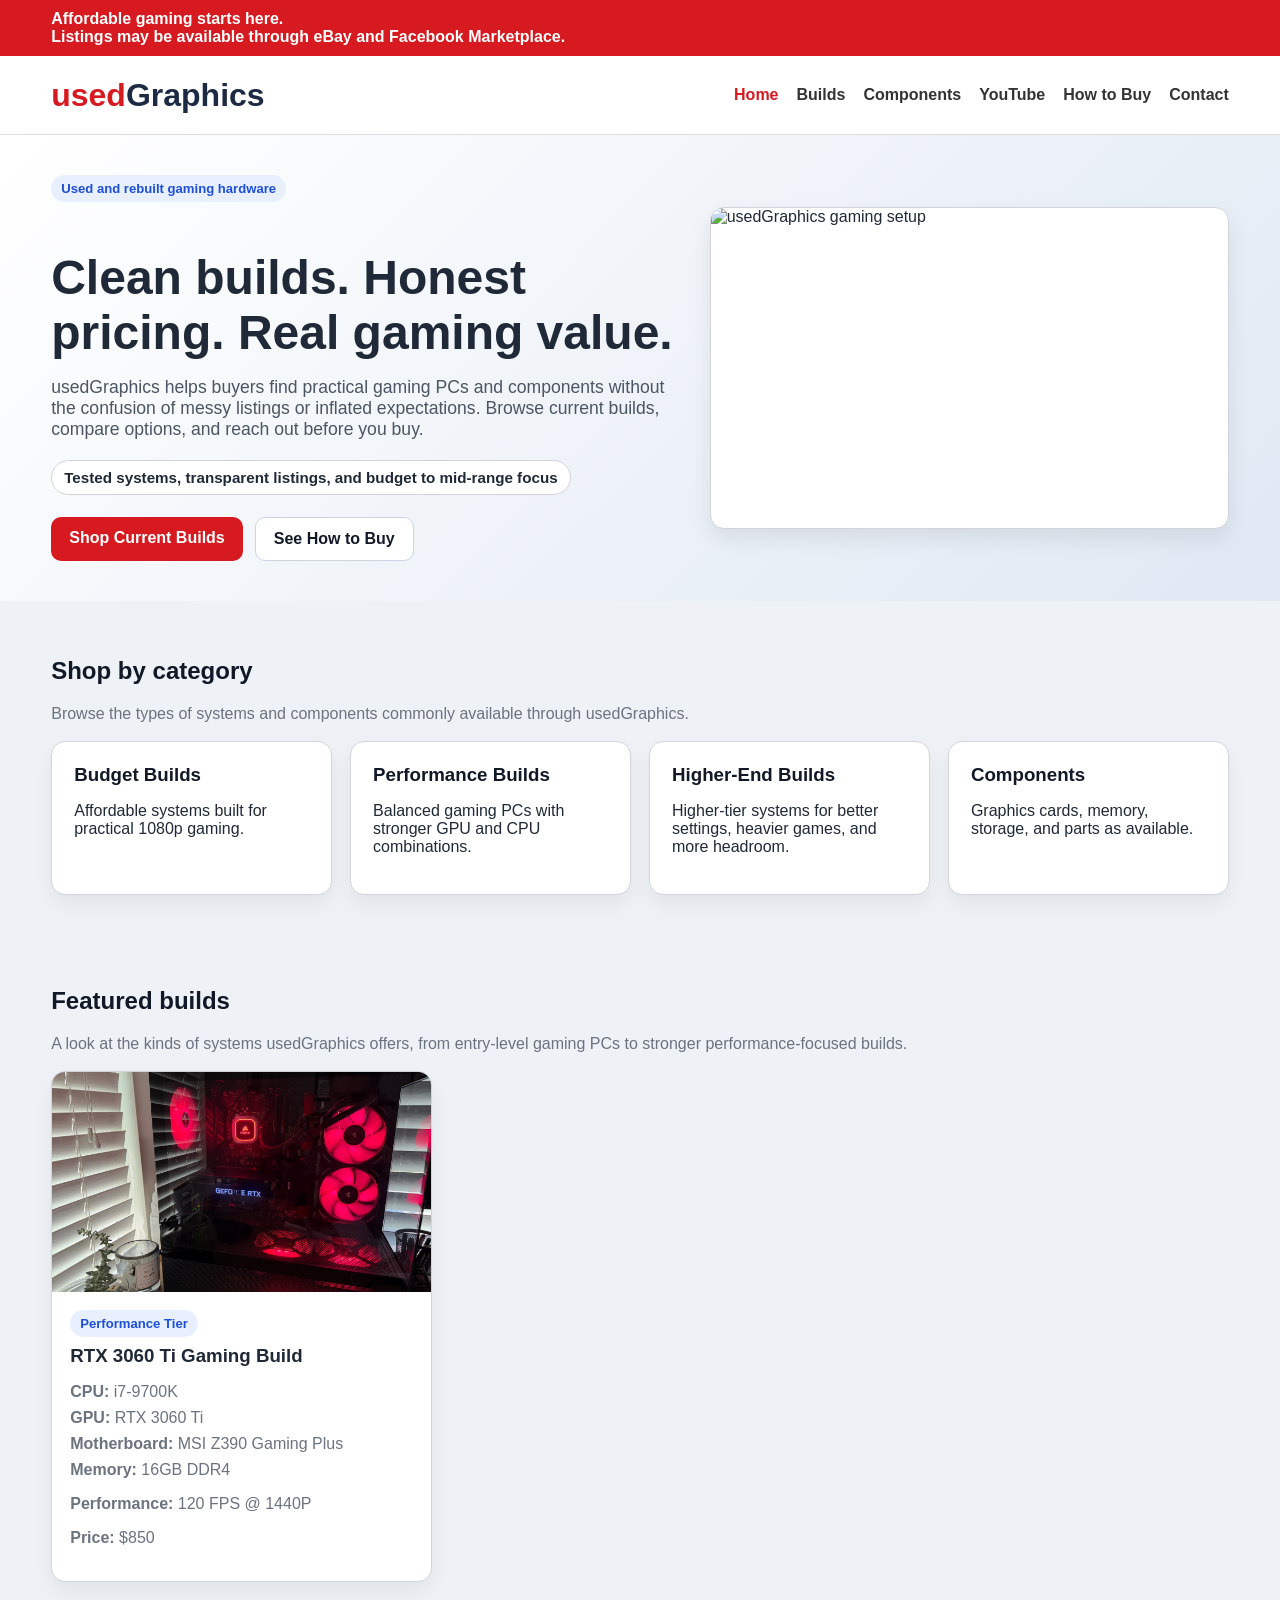
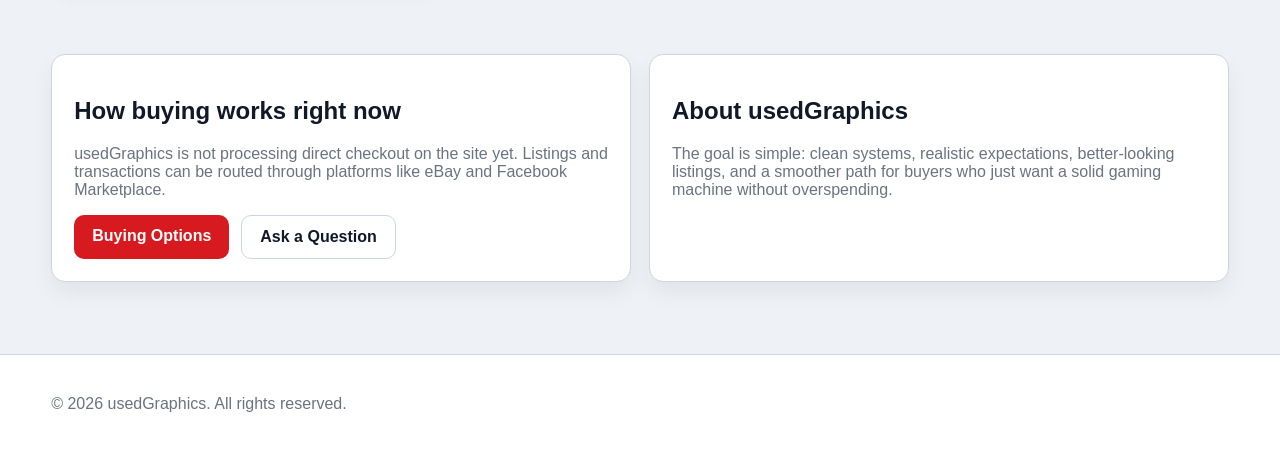
==== index.html @ 64f4872b "update to all files to use sveltia for invenotry managment." ====
<!doctype html>
<html lang="en">
  <head>
    <meta charset="UTF-8" />
    <meta name="viewport" content="width=device-width, initial-scale=1.0" />
    <title>usedGraphics | Gaming PCs & Components</title>
    <meta
      name="description"
      content="usedGraphics offers affordable gaming PCs and components with clean listings, practical value, and direct paths to eBay and Facebook Marketplace."
    />
    <link rel="stylesheet" href="css/style.css" />
  </head>
  <body>
    <div class="topbar">
      <div class="container">
        <div>Affordable gaming starts here.</div>
        <div>
          Listings may be available through eBay and Facebook Marketplace.
        </div>
      </div>
    </div>

    <header>
      <div class="container navbar">
        <div class="logo">used<span>Graphics</span></div>
        <nav class="nav-links">
          <a href="index.html" class="active">Home</a>
          <a href="builds.html">Builds</a>
          <a href="components.html">Components</a>
          <a href="youtube.html">YouTube</a>
          <a href="how-to-buy.html">How to Buy</a>
          <a href="contact.html">Contact</a>
        </nav>
      </div>
    </header>

    <main>
      <section class="hero">
        <div class="container hero-wrap">
          <div class="hero-copy">
            <div class="eyebrow">Used and rebuilt gaming hardware</div>
            <h1>Clean builds. Honest pricing. Real gaming value.</h1>
            <p>
              usedGraphics helps buyers find practical gaming PCs and components
              without the confusion of messy listings or inflated expectations.
              Browse current builds, compare options, and reach out before you
              buy.
            </p>

            <div class="hero-badges">
              <div class="badge">
                Tested systems, transparent listings, and budget to mid-range
                focus
              </div>
            </div>

            <div class="button-row">
              <a class="btn btn-primary" href="builds.html"
                >Shop Current Builds</a
              >
              <a class="btn btn-secondary" href="how-to-buy.html"
                >See How to Buy</a
              >
            </div>
          </div>

          <div class="hero-card">
            <img src="images/hero-setup.jpg" alt="usedGraphics gaming setup" />
          </div>
        </div>
      </section>

      <section class="section">
        <div class="container">
          <div class="section-header">
            <h2>Shop by category</h2>
            <p>
              Browse the types of systems and components commonly available
              through usedGraphics.
            </p>
          </div>

          <div class="grid grid-4">
            <a
              class="category-card category-link"
              href="builds.html?tier=Budget%20Tier"
            >
              <h3>Budget Builds</h3>
              <p>Affordable systems built for practical 1080p gaming.</p>
            </a>

            <a
              class="category-card category-link"
              href="builds.html?tier=Performance%20Tier"
            >
              <h3>Performance Builds</h3>
              <p>Balanced gaming PCs with stronger GPU and CPU combinations.</p>
            </a>

            <a
              class="category-card category-link"
              href="builds.html?tier=Higher-End%20Tier"
            >
              <h3>Higher-End Builds</h3>
              <p>
                Higher-tier systems for better settings, heavier games, and more
                headroom.
              </p>
            </a>

            <a class="category-card category-link" href="components.html">
              <h3>Components</h3>
              <p>Graphics cards, memory, storage, and parts as available.</p>
            </a>
          </div>
        </div>
      </section>

      <section class="section">
        <div class="container">
          <div class="section-header">
            <h2>Featured builds</h2>
            <p>
              A look at the kinds of systems usedGraphics offers, from
              entry-level gaming PCs to stronger performance-focused builds.
            </p>
          </div>

          <div id="home-builds-container" class="grid grid-3"></div>
        </div>
      </section>

      <section class="section">
        <div class="container grid grid-2">
          <div class="info-card">
            <h2 class="panel-title">How buying works right now</h2>
            <p>
              usedGraphics is not processing direct checkout on the site yet.
              Listings and transactions can be routed through platforms like
              eBay and Facebook Marketplace.
            </p>
            <div class="button-row" style="margin-top: 16px">
              <a class="btn btn-primary" href="how-to-buy.html"
                >Buying Options</a
              >
              <a class="btn btn-secondary" href="contact.html"
                >Ask a Question</a
              >
            </div>
          </div>

          <div class="info-card">
            <h2 class="panel-title">About usedGraphics</h2>
            <p>
              The goal is simple: clean systems, realistic expectations,
              better-looking listings, and a smoother path for buyers who just
              want a solid gaming machine without overspending.
            </p>
          </div>
        </div>
      </section>
    </main>

    <footer>
      <div class="container">
        <p>&copy; 2026 usedGraphics. All rights reserved.</p>
      </div>
    </footer>

    <script src="js/home.js"></script>
  </body>
</html>
---- css/style.css ----
body {
  margin: 0;
  font-family: Arial, Helvetica, sans-serif;
  background: #eef2f6;
  color: #1f2937;
}

* {
  box-sizing: border-box;
}

img {
  max-width: 100%;
  display: block;
}

a {
  text-decoration: none;
}

.container {
  width: 92%;
  max-width: 1240px;
  margin: 0 auto;
}

/* Top bar */
.topbar {
  background: #d71920;
  color: white;
  padding: 10px 0;
  font-weight: bold;
}

/* Header */
header {
  background: white;
  border-bottom: 1px solid #ddd;
}

.navbar {
  display: flex;
  justify-content: space-between;
  align-items: center;
  min-height: 78px;
  gap: 20px;
}

.logo {
  font-size: 2rem;
  font-weight: bold;
  color: #d71920;
}

.logo span {
  color: #1d2a44;
}

.nav-links {
  display: flex;
  gap: 18px;
  flex-wrap: wrap;
}

.nav-links a {
  font-weight: bold;
  color: #333;
}

.nav-links a:hover,
.nav-links a.active {
  color: #d71920;
}

/* Hero */
.hero {
  background: linear-gradient(135deg, #ffffff, #dfe8f3);
  padding: 40px 0;
}

.hero-wrap {
  display: grid;
  grid-template-columns: 1.1fr 0.9fr;
  gap: 24px;
  align-items: center;
}

.hero-copy h1 {
  font-size: 3rem;
  margin-bottom: 12px;
}

.hero-copy p {
  font-size: 1.1rem;
  color: #4b5563;
  margin-bottom: 20px;
}

.hero-badges {
  display: flex;
  gap: 10px;
  flex-wrap: wrap;
  margin: 18px 0 22px;
}

.badge {
  background: white;
  border: 1px solid #d1d5db;
  border-radius: 999px;
  padding: 8px 12px;
  font-size: 0.95rem;
  font-weight: bold;
}

.hero-card {
  background: white;
  border: 1px solid #d1d5db;
  border-radius: 14px;
  overflow: hidden;
  box-shadow: 0 10px 22px rgba(0, 0, 0, 0.08);
}

.hero-card img {
  width: 100%;
  height: 320px;
  object-fit: cover;
}

.button-row {
  display: flex;
  gap: 12px;
  flex-wrap: wrap;
}

.btn {
  display: inline-block;
  padding: 12px 18px;
  border-radius: 10px;
  font-weight: 800;
}

.btn-primary {
  background: #d71920;
  color: white;
}

.btn-secondary {
  background: white;
  color: #111827;
  border: 1px solid #cbd5e1;
}

/* Sections */
.section {
  padding: 36px 0;
}

.section-header {
  margin-bottom: 18px;
}

.section-header h2,
.page-header h1,
.panel-title {
  color: #111827;
}

.section-header p,
.page-header p,
.card p,
.info-card p,
.feature-list li {
  color: #6b7280;
}

.grid {
  display: grid;
  gap: 18px;
}

.grid-4 {
  grid-template-columns: repeat(4, 1fr);
}

.grid-3 {
  grid-template-columns: repeat(3, 1fr);
}

.grid-2 {
  grid-template-columns: repeat(2, 1fr);
}

.category-card,
.card,
.info-card {
  background: white;
  border: 1px solid #d1d5db;
  border-radius: 14px;
  box-shadow: 0 10px 22px rgba(0, 0, 0, 0.06);
}

.category-card,
.info-card {
  padding: 22px;
}

.category-link {
  color: inherit;
  display: block;
  transition: 0.15s ease;
}

.category-link:hover {
  transform: translateY(-2px);
  border-color: #d71920;
}

.category-link h3 {
  color: #111827;
}

.category-link:hover h3 {
  color: #d71920;
}

.card {
  overflow: hidden;
}

.card-body {
  padding: 18px;
}

.category-card h3,
.card h3 {
  margin-top: 0;
  margin-bottom: 10px;
}

.eyebrow {
  display: inline-block;
  margin-bottom: 8px;
  padding: 6px 10px;
  border-radius: 999px;
  background: #e8f0ff;
  color: #1d4ed8;
  font-size: 0.82rem;
  font-weight: 800;
}

/* Build/component images and availability badges */
.build-image-wrap,
.component-image-wrap {
  position: relative;
  display: block;
  overflow: hidden;
  border-radius: 12px 12px 0 0;
}

.build-image,
.component-image {
  width: 100%;
  height: 220px;
  object-fit: cover;
  background: #dfe5ec;
}

.status-badge {
  position: absolute;
  top: 12px;
  left: 12px;
  padding: 7px 13px;
  border-radius: 999px;
  font-size: 0.75rem;
  font-weight: 800;
  text-transform: uppercase;
  color: #fff;
  z-index: 2;
  letter-spacing: 0.04em;
  box-shadow: 0 6px 14px rgba(0, 0, 0, 0.25);
}

.status-in-stock {
  background: #16a34a;
}

.status-sold {
  background: #dc2626;
}

.build-card.sold .build-image,
.component-card.sold .component-image,
.component-card.sold .build-image {
  filter: grayscale(45%);
}

.build-card.sold,
.component-card.sold {
  opacity: 0.78;
}

.build-card.sold:hover,
.component-card.sold:hover {
  opacity: 1;
}

.detail-status {
  display: inline-block;
  margin: 8px 0 16px;
  padding: 7px 14px;
  border-radius: 999px;
  color: white;
  font-weight: 800;
  text-transform: uppercase;
  letter-spacing: 0.04em;
}

.feature-list {
  list-style: none;
  padding-left: 0;
}

.feature-list li {
  margin-bottom: 8px;
}

.price-tag {
  display: inline-block;
  margin-top: 14px;
  background: #fff1f2;
  color: #d71920;
  border: 1px solid #fecdd3;
  border-radius: 999px;
  padding: 8px 12px;
  font-weight: 800;
}

.contact-build-row,
.contact-component-row {
  display: flex;
  align-items: center;
  gap: 10px;
  margin-top: 12px;
  flex-wrap: wrap;
}

.notice {
  margin-top: 16px;
  background: #fff7ed;
  border: 1px solid #fed7aa;
  color: #9a3412;
  border-radius: 12px;
  padding: 14px 16px;
  font-weight: 700;
}

.form-grid {
  display: grid;
  gap: 14px;
}

label {
  display: block;
  margin-bottom: 7px;
  font-weight: 700;
}

input,
select,
textarea {
  width: 100%;
  padding: 12px 14px;
  border: 1px solid #cbd5e1;
  border-radius: 10px;
  background: white;
  color: #111827;
  font: inherit;
}

textarea {
  min-height: 140px;
}

.page-header {
  padding: 28px 0 6px;
}

/* Filters */
.filter-panel {
  background: white;
  border: 1px solid #d1d5db;
  border-radius: 14px;
  padding: 18px;
  margin-bottom: 24px;
  box-shadow: 0 10px 22px rgba(0, 0, 0, 0.06);
  display: grid;
  grid-template-columns: repeat(5, minmax(160px, 1fr));
  gap: 14px;
  align-items: end;
}

.filter-group label {
  display: block;
  font-weight: 800;
  margin-bottom: 6px;
  color: #111827;
}

.filter-group select {
  width: 100%;
}

/* Detail pages */
.detail-card,
.build-detail-card,
.component-detail-card {
  background: white;
  border: 1px solid #d1d5db;
  border-radius: 14px;
  padding: 22px;
  box-shadow: 0 10px 22px rgba(0, 0, 0, 0.06);
}

.detail-card h1,
.build-detail-card h1,
.component-detail-card h1 {
  margin-top: 0;
  color: #111827;
}

.detail-card h2,
.build-detail-card h2,
.component-detail-card h2 {
  color: #111827;
  margin-top: 24px;
}

.detail-card p,
.build-detail-card p,
.component-detail-card p {
  color: #6b7280;
}

.detail-meta-grid {
  display: grid;
  grid-template-columns: repeat(2, minmax(180px, 1fr));
  gap: 10px 18px;
  margin: 16px 0;
}

.detail-meta-grid p {
  margin: 0;
}

/* Build/component detail image gallery */
.build-detail-main-image,
.component-detail-main-image {
  width: 100%;
  height: 520px;
  object-fit: contain;
  object-position: center;
  margin-bottom: 14px;
  border-radius: 12px;
  background: #111827;
}

.build-detail-main-image.portrait,
.component-detail-main-image.portrait {
  object-fit: contain;
  background: #111827;
}

.build-thumbnails,
.component-thumbnails {
  display: flex;
  gap: 10px;
  flex-wrap: wrap;
  margin-bottom: 20px;
}

.thumbnail-button,
.component-thumbnail-button {
  border: 2px solid transparent;
  padding: 0;
  border-radius: 10px;
  overflow: hidden;
  cursor: pointer;
  background: #111827;
}

.thumbnail-button img,
.component-thumbnail-button img {
  width: 90px;
  height: 70px;
  object-fit: cover;
}

.thumbnail-button.active,
.component-thumbnail-button.active {
  border-color: #d71920;
}

.card a {
  color: inherit;
}

.card h3 a:hover {
  color: #d71920;
}

.card:hover {
  transform: translateY(-2px);
  transition: 0.15s ease;
}

footer {
  background: white;
  border-top: 1px solid #d1d5db;
  margin-top: 36px;
}

footer .container {
  padding: 24px 0 34px;
  color: #6b7280;
}

@media (max-width: 1000px) {
  .filter-panel {
    grid-template-columns: repeat(2, 1fr);
  }
}

@media (max-width: 900px) {
  .hero-wrap,
  .grid-4,
  .grid-3,
  .grid-2,
  .detail-meta-grid {
    grid-template-columns: 1fr;
  }

  .hero-card img {
    height: 260px;
  }
}

@media (max-width: 640px) {
  .filter-panel {
    grid-template-columns: 1fr;
  }

  .build-detail-main-image,
  .component-detail-main-image {
    height: 340px;
  }

  .thumbnail-button img,
  .component-thumbnail-button img {
    width: 76px;
    height: 60px;
  }
}
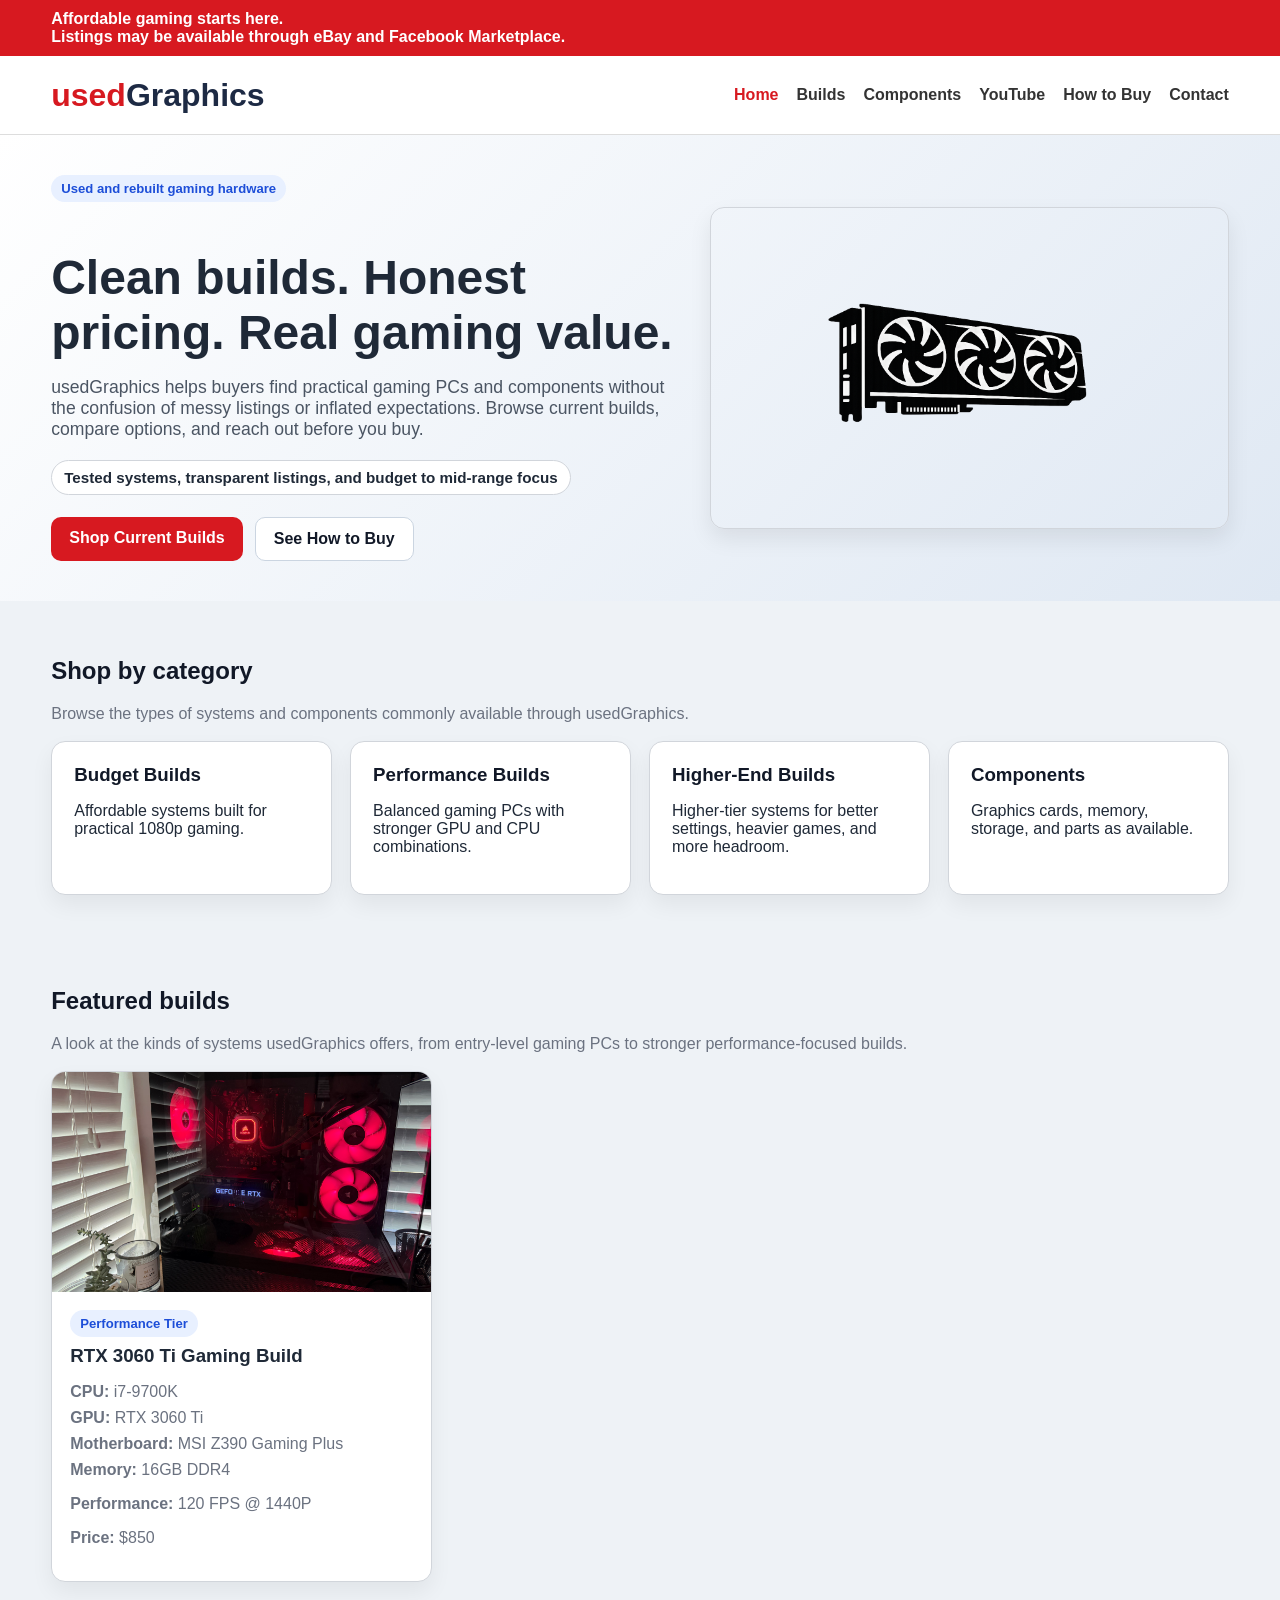
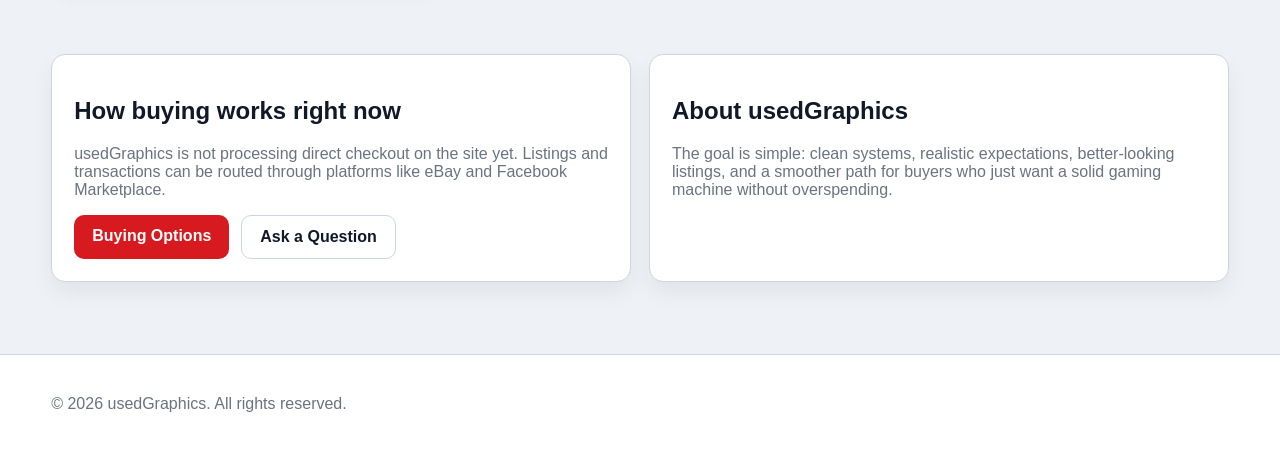
==== commit ca02b6de: "update to logo on website and favicon to all HTML pages" ====
--- a/index.html
+++ b/index.html
@@ -9,6 +9,11 @@
       content="usedGraphics offers affordable gaming PCs and components with clean listings, practical value, and direct paths to eBay and Facebook Marketplace."
     />
     <link rel="stylesheet" href="css/style.css" />
+    <link
+      rel="icon"
+      type="image/png"
+      href="images/logos/usedGraphics_logo_favicon.png"
+    />
   </head>
   <body>
     <div class="topbar">
@@ -64,8 +69,12 @@
             </div>
           </div>
 
-          <div class="hero-card">
-            <img src="images/hero-setup.jpg" alt="usedGraphics gaming setup" />
+          <div class="hero-card hero-logo-card">
+            <img
+              src="images/logos/usedGraphics_logo.png"
+              alt="usedGraphics logo"
+              class="hero-logo"
+            />
           </div>
         </div>
       </section>
--- a/css/style.css
+++ b/css/style.css
@@ -560,3 +560,21 @@
     height: 60px;
   }
 }
+.hero-card img {
+  width: 100%;
+  height: 320px;
+  object-fit: cover;
+}
+.hero-logo-card {
+  display: flex;
+  align-items: center;
+  justify-content: center;
+  background: transparent;
+}
+
+.hero-logo {
+  max-width: 100%;
+  max-height: 320px;
+  object-fit: contain;
+  padding: 20px;
+}
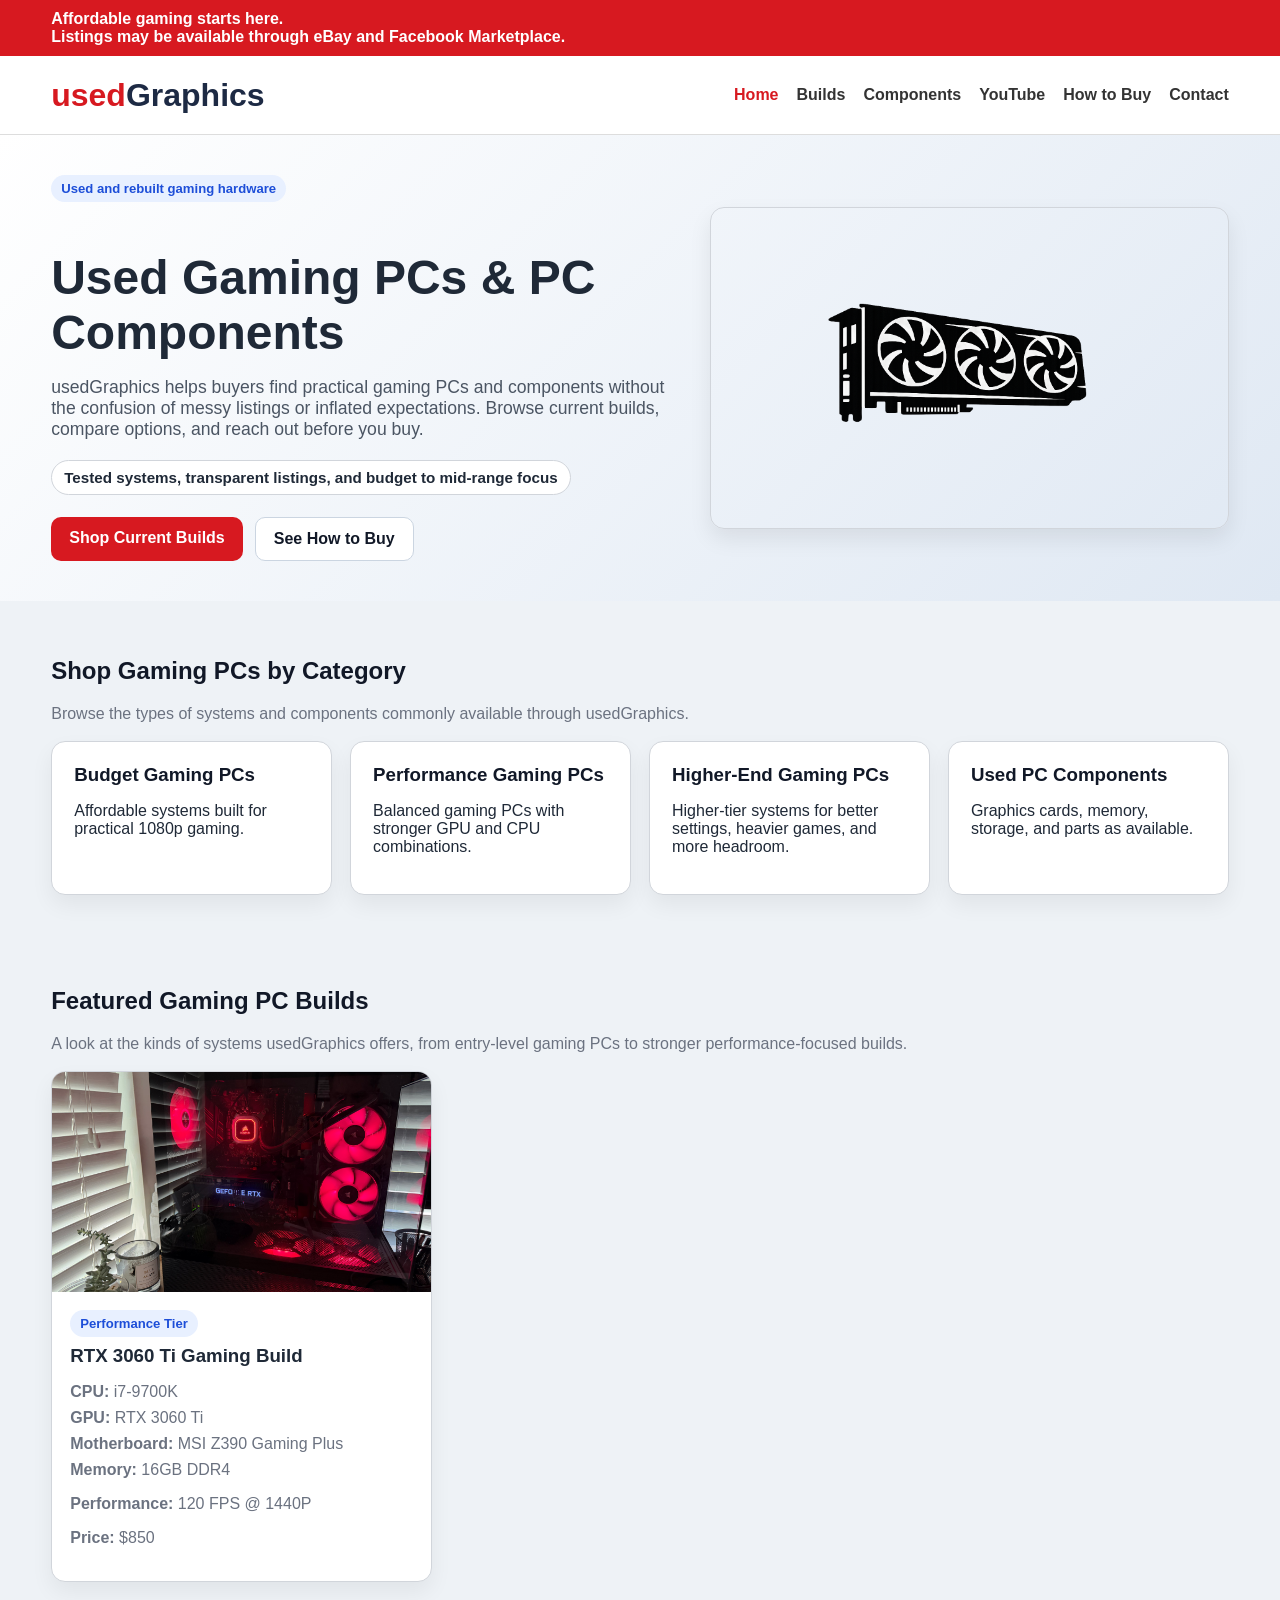
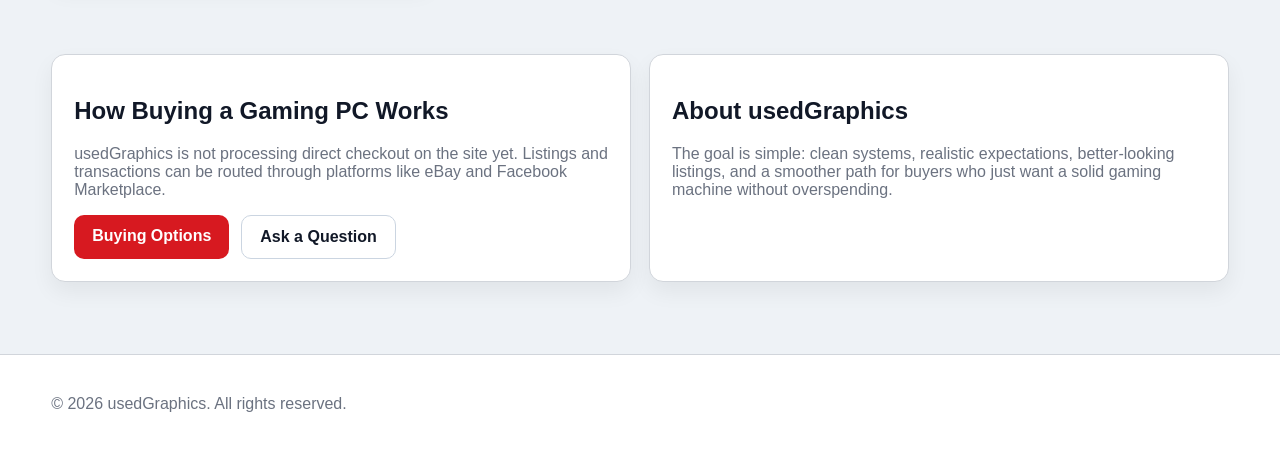
==== commit 06f391fa: "updated HTML for proper heading structure" ====
--- a/index.html
+++ b/index.html
@@ -3,12 +3,16 @@
   <head>
     <meta charset="UTF-8" />
     <meta name="viewport" content="width=device-width, initial-scale=1.0" />
-    <title>usedGraphics | Gaming PCs & Components</title>
+
+    <title>Used Gaming PCs & PC Components | usedGraphics</title>
+
     <meta
       name="description"
-      content="usedGraphics offers affordable gaming PCs and components with clean listings, practical value, and direct paths to eBay and Facebook Marketplace."
+      content="Shop affordable used gaming PCs, custom PC builds, and tested PC components from usedGraphics. Browse budget, mid-range, and performance gaming systems with honest pricing."
     />
+
     <link rel="stylesheet" href="css/style.css" />
+
     <link
       rel="icon"
       type="image/png"
@@ -44,7 +48,7 @@
         <div class="container hero-wrap">
           <div class="hero-copy">
             <div class="eyebrow">Used and rebuilt gaming hardware</div>
-            <h1>Clean builds. Honest pricing. Real gaming value.</h1>
+            <h1>Used Gaming PCs & PC Components</h1>
             <p>
               usedGraphics helps buyers find practical gaming PCs and components
               without the confusion of messy listings or inflated expectations.
@@ -82,7 +86,7 @@
       <section class="section">
         <div class="container">
           <div class="section-header">
-            <h2>Shop by category</h2>
+            <h2>Shop Gaming PCs by Category</h2>
             <p>
               Browse the types of systems and components commonly available
               through usedGraphics.
@@ -94,7 +98,7 @@
               class="category-card category-link"
               href="builds.html?tier=Budget%20Tier"
             >
-              <h3>Budget Builds</h3>
+              <h3>Budget Gaming PCs</h3>
               <p>Affordable systems built for practical 1080p gaming.</p>
             </a>
 
@@ -102,7 +106,7 @@
               class="category-card category-link"
               href="builds.html?tier=Performance%20Tier"
             >
-              <h3>Performance Builds</h3>
+              <h3>Performance Gaming PCs</h3>
               <p>Balanced gaming PCs with stronger GPU and CPU combinations.</p>
             </a>
 
@@ -110,7 +114,7 @@
               class="category-card category-link"
               href="builds.html?tier=Higher-End%20Tier"
             >
-              <h3>Higher-End Builds</h3>
+              <h3>Higher-End Gaming PCs</h3>
               <p>
                 Higher-tier systems for better settings, heavier games, and more
                 headroom.
@@ -118,7 +122,7 @@
             </a>
 
             <a class="category-card category-link" href="components.html">
-              <h3>Components</h3>
+              <h3>Used PC Components</h3>
               <p>Graphics cards, memory, storage, and parts as available.</p>
             </a>
           </div>
@@ -128,7 +132,7 @@
       <section class="section">
         <div class="container">
           <div class="section-header">
-            <h2>Featured builds</h2>
+            <h2>Featured Gaming PC Builds</h2>
             <p>
               A look at the kinds of systems usedGraphics offers, from
               entry-level gaming PCs to stronger performance-focused builds.
@@ -142,7 +146,7 @@
       <section class="section">
         <div class="container grid grid-2">
           <div class="info-card">
-            <h2 class="panel-title">How buying works right now</h2>
+            <h2 class="panel-title">How Buying a Gaming PC Works</h2>
             <p>
               usedGraphics is not processing direct checkout on the site yet.
               Listings and transactions can be routed through platforms like
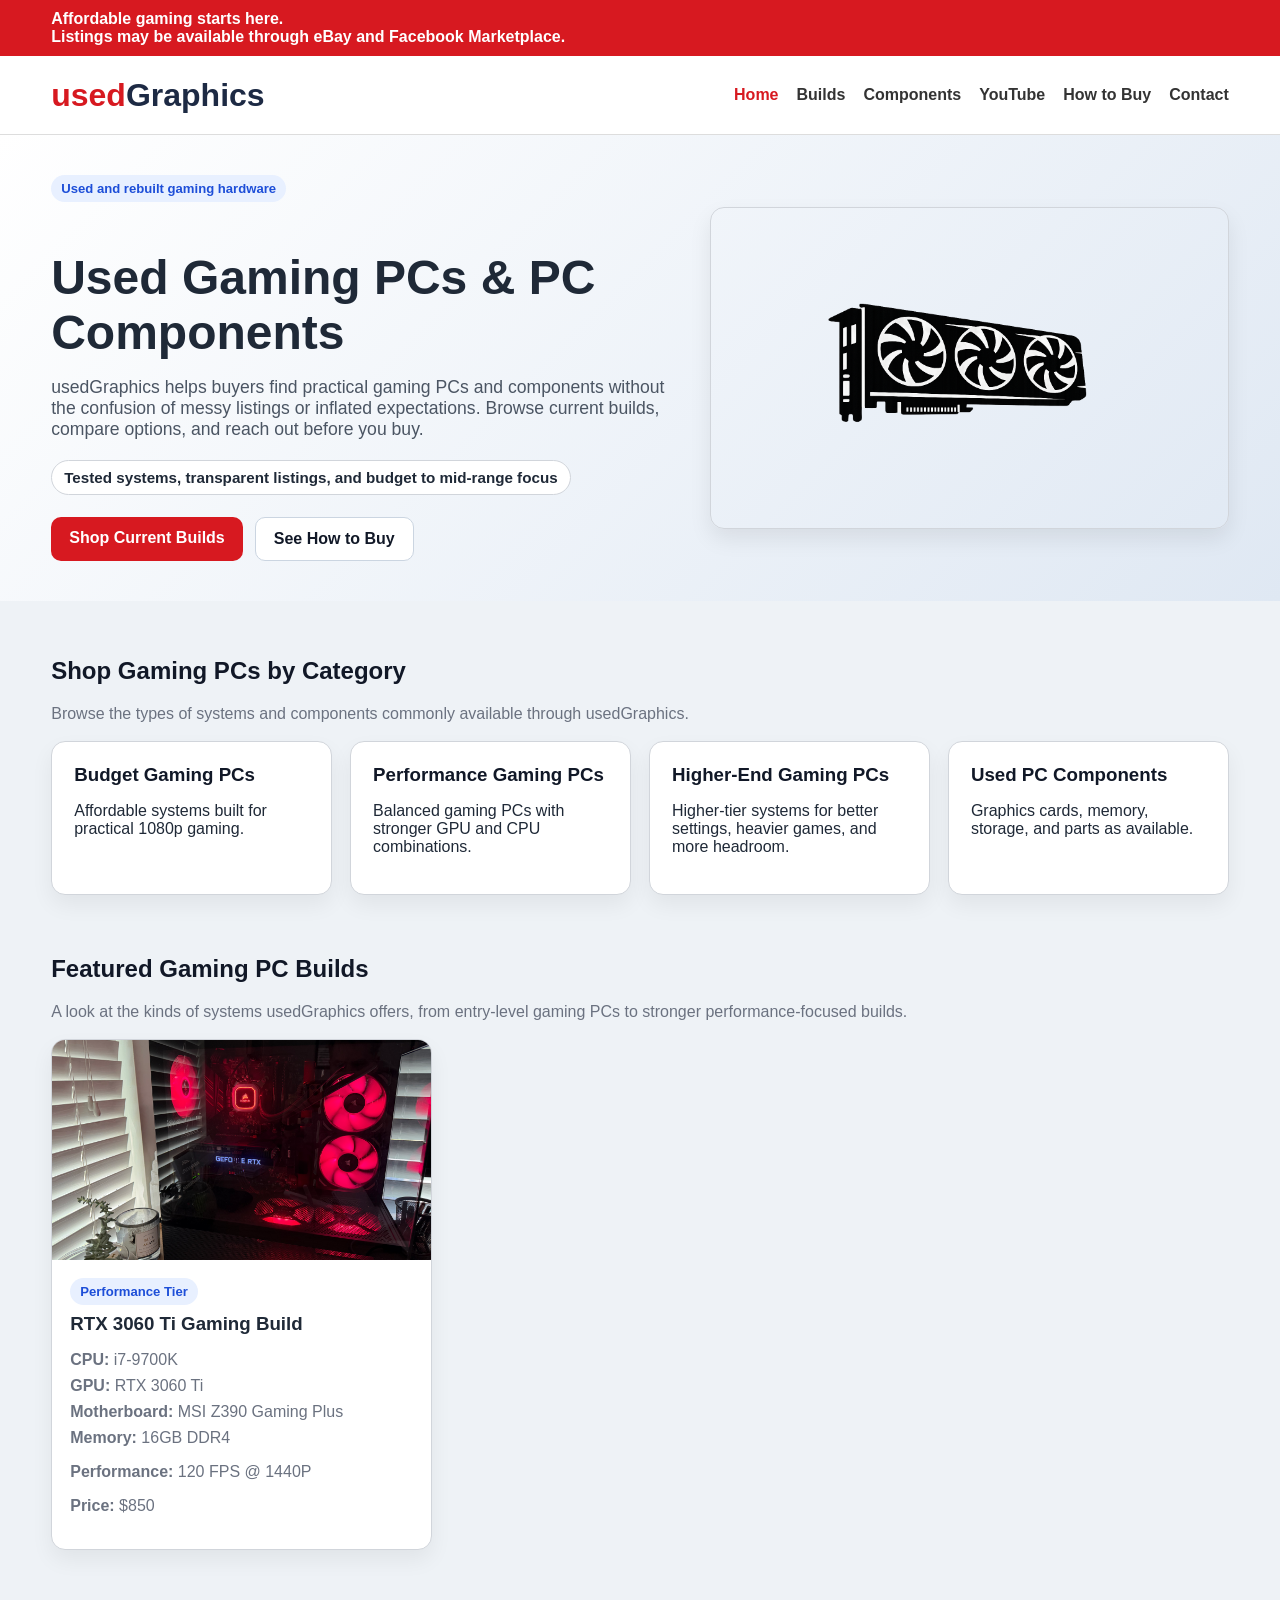
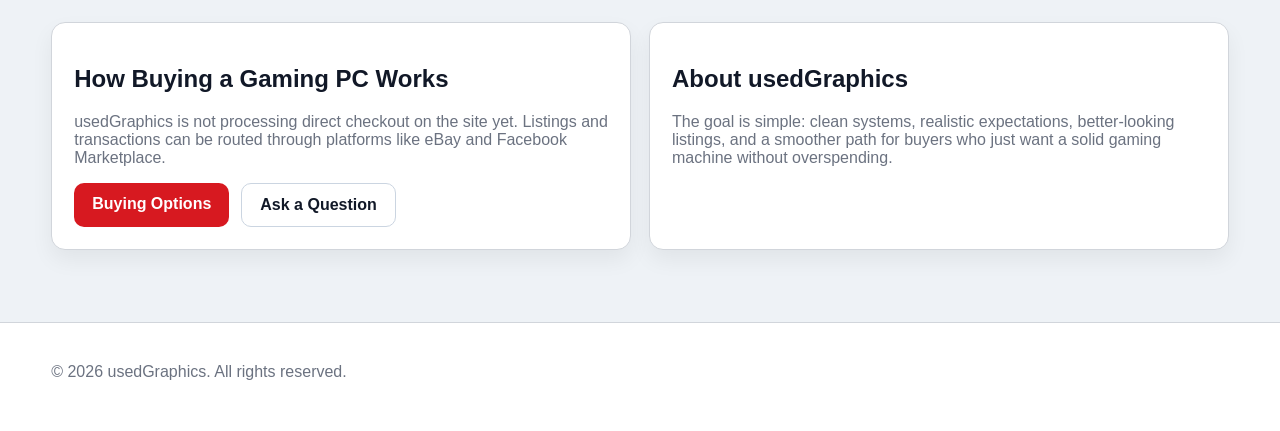
==== commit 3220bd10: "update for SEO on all pages and to reduce information in builds page, as well as update to css for b" ====
--- a/index.html
+++ b/index.html
@@ -76,7 +76,7 @@
           <div class="hero-card hero-logo-card">
             <img
               src="images/logos/usedGraphics_logo.png"
-              alt="usedGraphics logo"
+              alt="usedGraphics logo for used gaming PCs and PC components"
               class="hero-logo"
             />
           </div>
@@ -129,7 +129,7 @@
         </div>
       </section>
 
-      <section class="section">
+      <section class="section featured-builds-section">
         <div class="container">
           <div class="section-header">
             <h2>Featured Gaming PC Builds</h2>
--- a/css/style.css
+++ b/css/style.css
@@ -171,6 +171,10 @@
 .info-card p,
 .feature-list li {
   color: #6b7280;
+}
+
+.featured-builds-section {
+  padding-top: 4px;
 }
 
 .grid {
@@ -385,6 +389,11 @@
   padding: 28px 0 6px;
 }
 
+/* Reduces the gap between the page title area and the filters/content below it */
+.page-header + .section {
+  padding-top: 1px;
+}
+
 /* Filters */
 .filter-panel {
   background: white;
@@ -560,11 +569,13 @@
     height: 60px;
   }
 }
+
 .hero-card img {
   width: 100%;
   height: 320px;
   object-fit: cover;
 }
+
 .hero-logo-card {
   display: flex;
   align-items: center;
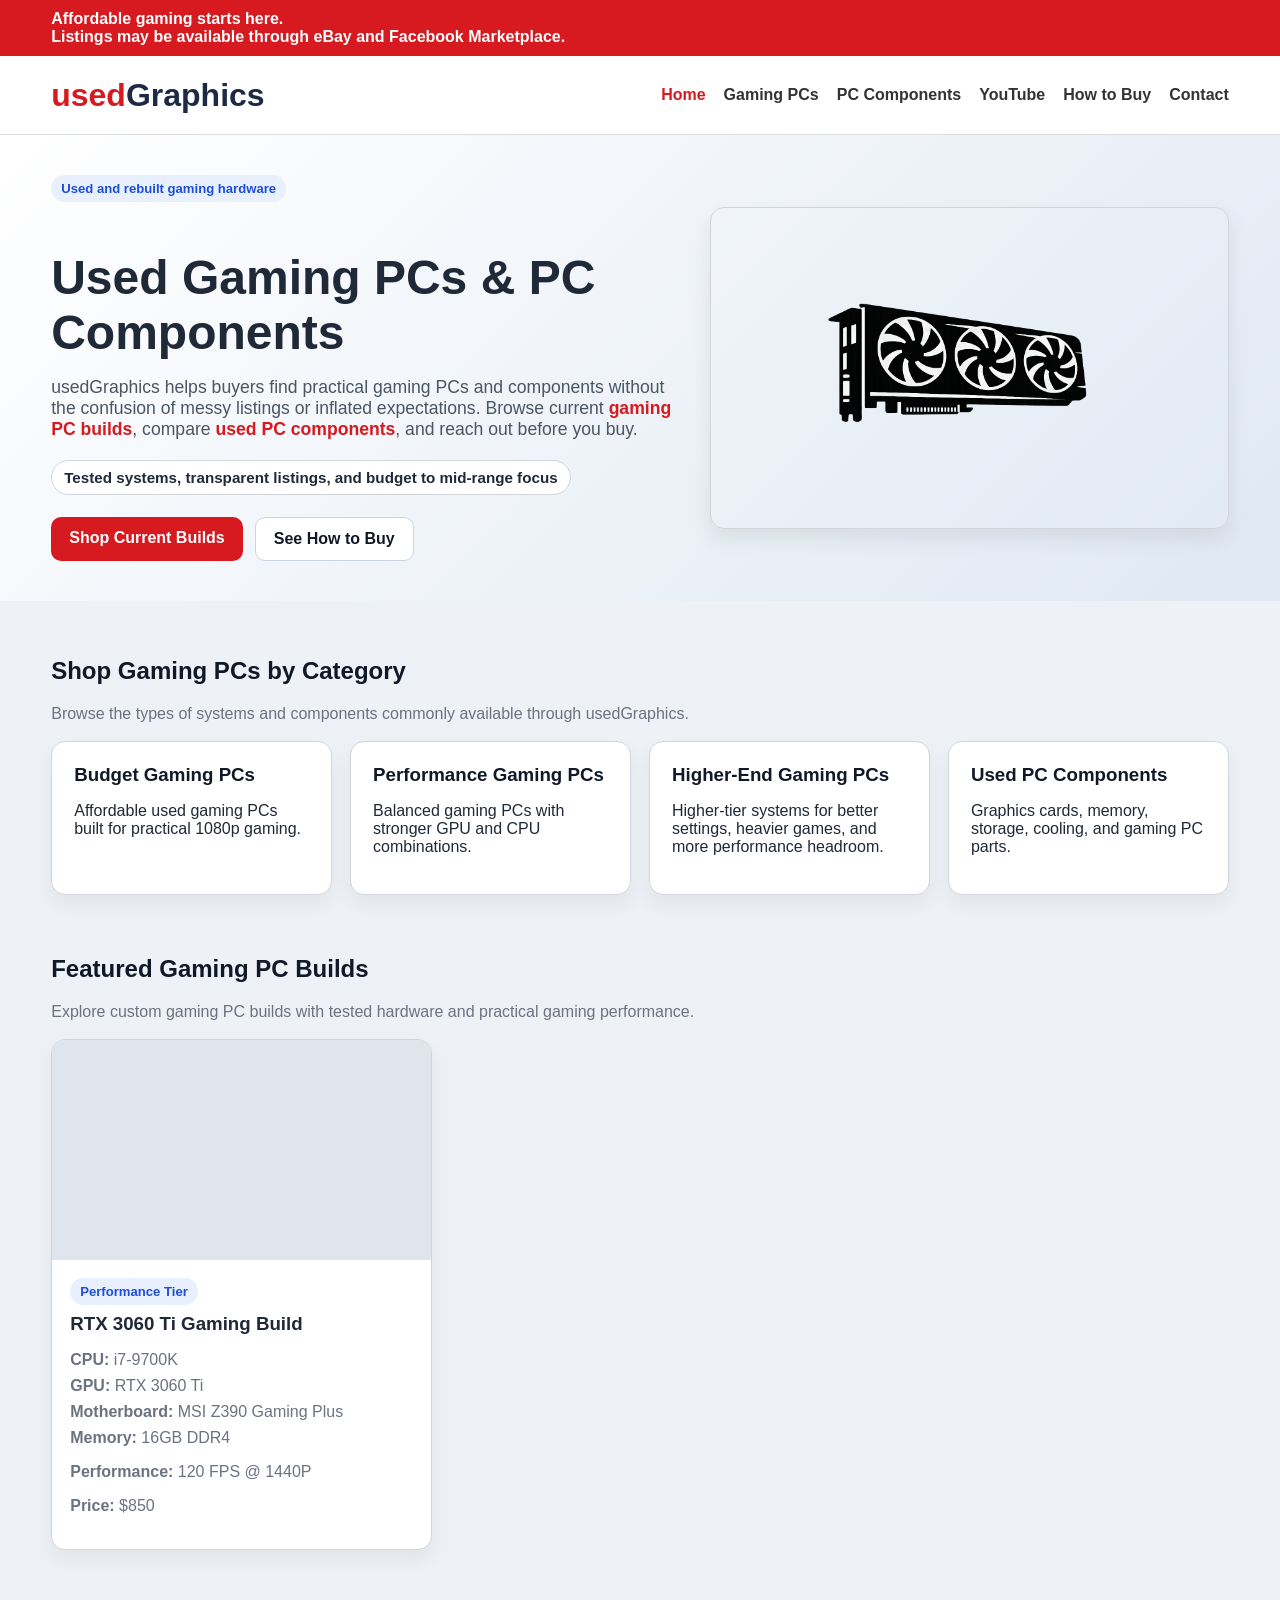
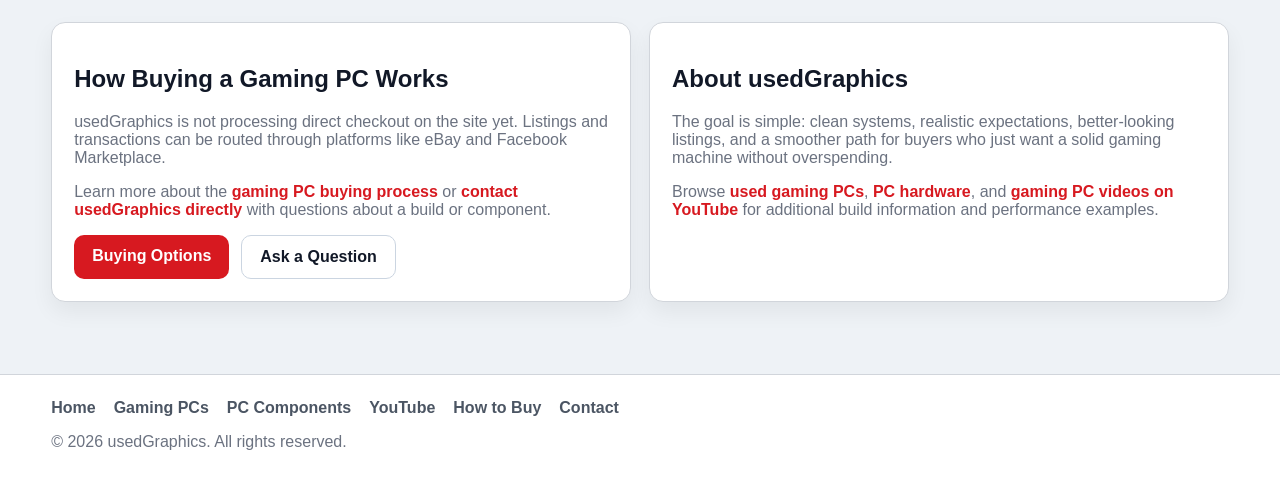
==== commit 80a78b6d: "update to all pages with footer, correction of nav bar on all pages, improved seo" ====
--- a/index.html
+++ b/index.html
@@ -2,6 +2,7 @@
 <html lang="en">
   <head>
     <meta charset="UTF-8" />
+
     <meta name="viewport" content="width=device-width, initial-scale=1.0" />
 
     <title>Used Gaming PCs & PC Components | usedGraphics</title>
@@ -11,18 +12,65 @@
       content="Shop affordable used gaming PCs, custom PC builds, and tested PC components from usedGraphics. Browse budget, mid-range, and performance gaming systems with honest pricing."
     />
 
+    <meta name="theme-color" content="#d71920" />
+
+    <link rel="preload" href="css/style.css" as="style" />
+
     <link rel="stylesheet" href="css/style.css" />
+
+    <link rel="preconnect" href="https://fonts.googleapis.com" />
+
+    <link rel="dns-prefetch" href="https://www.youtube.com" />
 
     <link
       rel="icon"
       type="image/png"
       href="images/logos/usedGraphics_logo_favicon.png"
     />
+
+    <script type="application/ld+json">
+      {
+        "@context": "https://schema.org",
+        "@graph": [
+          {
+            "@type": "Organization",
+            "@id": "https://usedgraphics.com/#organization",
+            "name": "usedGraphics",
+            "url": "https://usedgraphics.com/",
+            "logo": "https://usedgraphics.com/images/logos/usedGraphics_logo.png",
+            "description": "usedGraphics sells affordable used gaming PCs, custom PC builds, and tested PC components."
+          },
+          {
+            "@type": "WebSite",
+            "@id": "https://usedgraphics.com/#website",
+            "name": "usedGraphics",
+            "url": "https://usedgraphics.com/",
+            "publisher": {
+              "@id": "https://usedgraphics.com/#organization"
+            }
+          },
+          {
+            "@type": "Store",
+            "@id": "https://usedgraphics.com/#store",
+            "name": "usedGraphics",
+            "url": "https://usedgraphics.com/",
+            "description": "Affordable used gaming PCs, custom PC builds, and tested PC components.",
+            "image": "https://usedgraphics.com/images/logos/usedGraphics_logo.png",
+            "brand": {
+              "@id": "https://usedgraphics.com/#organization"
+            },
+            "sameAs": ["https://www.youtube.com/@BigestKnob"]
+          }
+        ]
+      }
+    </script>
   </head>
+
   <body>
     <div class="topbar">
       <div class="container">
         <div>Affordable gaming starts here.</div>
+
         <div>
           Listings may be available through eBay and Facebook Marketplace.
         </div>
@@ -32,10 +80,11 @@
     <header>
       <div class="container navbar">
         <div class="logo">used<span>Graphics</span></div>
+
         <nav class="nav-links">
           <a href="index.html" class="active">Home</a>
-          <a href="builds.html">Builds</a>
-          <a href="components.html">Components</a>
+          <a href="builds.html">Gaming PCs</a>
+          <a href="components.html">PC Components</a>
           <a href="youtube.html">YouTube</a>
           <a href="how-to-buy.html">How to Buy</a>
           <a href="contact.html">Contact</a>
@@ -48,12 +97,15 @@
         <div class="container hero-wrap">
           <div class="hero-copy">
             <div class="eyebrow">Used and rebuilt gaming hardware</div>
+
             <h1>Used Gaming PCs & PC Components</h1>
+
             <p>
               usedGraphics helps buyers find practical gaming PCs and components
               without the confusion of messy listings or inflated expectations.
-              Browse current builds, compare options, and reach out before you
-              buy.
+              Browse current <a href="builds.html">gaming PC builds</a>, compare
+              <a href="components.html">used PC components</a>, and reach out
+              before you buy.
             </p>
 
             <div class="hero-badges">
@@ -64,12 +116,13 @@
             </div>
 
             <div class="button-row">
-              <a class="btn btn-primary" href="builds.html"
-                >Shop Current Builds</a
-              >
-              <a class="btn btn-secondary" href="how-to-buy.html"
-                >See How to Buy</a
-              >
+              <a class="btn btn-primary" href="builds.html">
+                Shop Current Builds
+              </a>
+
+              <a class="btn btn-secondary" href="how-to-buy.html">
+                See How to Buy
+              </a>
             </div>
           </div>
 
@@ -78,6 +131,12 @@
               src="images/logos/usedGraphics_logo.png"
               alt="usedGraphics logo for used gaming PCs and PC components"
               class="hero-logo"
+              width="600"
+              height="600"
+              fetchpriority="high"
+              decoding="async"
+              loading="lazy"
+              decoding="async"
             />
           </div>
         </div>
@@ -87,6 +146,7 @@
         <div class="container">
           <div class="section-header">
             <h2>Shop Gaming PCs by Category</h2>
+
             <p>
               Browse the types of systems and components commonly available
               through usedGraphics.
@@ -99,7 +159,10 @@
               href="builds.html?tier=Budget%20Tier"
             >
               <h3>Budget Gaming PCs</h3>
-              <p>Affordable systems built for practical 1080p gaming.</p>
+
+              <p>
+                Affordable used gaming PCs built for practical 1080p gaming.
+              </p>
             </a>
 
             <a
@@ -107,6 +170,7 @@
               href="builds.html?tier=Performance%20Tier"
             >
               <h3>Performance Gaming PCs</h3>
+
               <p>Balanced gaming PCs with stronger GPU and CPU combinations.</p>
             </a>
 
@@ -115,15 +179,19 @@
               href="builds.html?tier=Higher-End%20Tier"
             >
               <h3>Higher-End Gaming PCs</h3>
+
               <p>
                 Higher-tier systems for better settings, heavier games, and more
-                headroom.
+                performance headroom.
               </p>
             </a>
 
             <a class="category-card category-link" href="components.html">
               <h3>Used PC Components</h3>
-              <p>Graphics cards, memory, storage, and parts as available.</p>
+
+              <p>
+                Graphics cards, memory, storage, cooling, and gaming PC parts.
+              </p>
             </a>
           </div>
         </div>
@@ -133,9 +201,10 @@
         <div class="container">
           <div class="section-header">
             <h2>Featured Gaming PC Builds</h2>
-            <p>
-              A look at the kinds of systems usedGraphics offers, from
-              entry-level gaming PCs to stronger performance-focused builds.
+
+            <p>
+              Explore custom gaming PC builds with tested hardware and practical
+              gaming performance.
             </p>
           </div>
 
@@ -147,28 +216,46 @@
         <div class="container grid grid-2">
           <div class="info-card">
             <h2 class="panel-title">How Buying a Gaming PC Works</h2>
+
             <p>
               usedGraphics is not processing direct checkout on the site yet.
               Listings and transactions can be routed through platforms like
               eBay and Facebook Marketplace.
             </p>
+
+            <p>
+              Learn more about the
+              <a href="how-to-buy.html">gaming PC buying process</a>
+              or <a href="contact.html">contact usedGraphics directly</a> with
+              questions about a build or component.
+            </p>
+
             <div class="button-row" style="margin-top: 16px">
-              <a class="btn btn-primary" href="how-to-buy.html"
-                >Buying Options</a
-              >
-              <a class="btn btn-secondary" href="contact.html"
-                >Ask a Question</a
-              >
+              <a class="btn btn-primary" href="how-to-buy.html">
+                Buying Options
+              </a>
+
+              <a class="btn btn-secondary" href="contact.html">
+                Ask a Question
+              </a>
             </div>
           </div>
 
           <div class="info-card">
             <h2 class="panel-title">About usedGraphics</h2>
+
             <p>
               The goal is simple: clean systems, realistic expectations,
               better-looking listings, and a smoother path for buyers who just
               want a solid gaming machine without overspending.
             </p>
+
+            <p>
+              Browse <a href="builds.html">used gaming PCs</a>,
+              <a href="components.html">PC hardware</a>, and
+              <a href="youtube.html">gaming PC videos on YouTube</a> for
+              additional build information and performance examples.
+            </p>
           </div>
         </div>
       </section>
@@ -176,10 +263,19 @@
 
     <footer>
       <div class="container">
+        <div class="footer-links">
+          <a href="index.html">Home</a>
+          <a href="builds.html">Gaming PCs</a>
+          <a href="components.html">PC Components</a>
+          <a href="youtube.html">YouTube</a>
+          <a href="how-to-buy.html">How to Buy</a>
+          <a href="contact.html">Contact</a>
+        </div>
+
         <p>&copy; 2026 usedGraphics. All rights reserved.</p>
       </div>
     </footer>
 
-    <script src="js/home.js"></script>
+    <script src="js/home.js" defer></script>
   </body>
 </html>
--- a/css/style.css
+++ b/css/style.css
@@ -589,3 +589,55 @@
   object-fit: contain;
   padding: 20px;
 }
+.footer-links {
+  display: flex;
+  flex-wrap: wrap;
+  gap: 18px;
+  margin-bottom: 14px;
+}
+
+.footer-links a {
+  color: #4b5563;
+  font-weight: 700;
+}
+
+.footer-links a:hover {
+  color: #d71920;
+}
+
+html {
+  scroll-behavior: smooth;
+}
+
+.build-image,
+.component-image,
+.hero-logo {
+  content-visibility: auto;
+}
+.info-card p a,
+.hero-copy p a {
+  color: #d71920;
+  font-weight: 700;
+  text-decoration: none;
+}
+
+.info-card p a:hover,
+.hero-copy p a:hover {
+  text-decoration: underline;
+}
+
+.info-card p a:visited,
+.hero-copy p a:visited {
+  color: #d71920;
+}
+.btn,
+button.btn,
+input.btn,
+form .btn {
+  color: white !important;
+  text-decoration: none !important;
+}
+
+.btn-secondary {
+  color: #111827 !important;
+}
--- a/css/style.css
+++ b/css/style.css
@@ -589,3 +589,55 @@
   object-fit: contain;
   padding: 20px;
 }
+.footer-links {
+  display: flex;
+  flex-wrap: wrap;
+  gap: 18px;
+  margin-bottom: 14px;
+}
+
+.footer-links a {
+  color: #4b5563;
+  font-weight: 700;
+}
+
+.footer-links a:hover {
+  color: #d71920;
+}
+
+html {
+  scroll-behavior: smooth;
+}
+
+.build-image,
+.component-image,
+.hero-logo {
+  content-visibility: auto;
+}
+.info-card p a,
+.hero-copy p a {
+  color: #d71920;
+  font-weight: 700;
+  text-decoration: none;
+}
+
+.info-card p a:hover,
+.hero-copy p a:hover {
+  text-decoration: underline;
+}
+
+.info-card p a:visited,
+.hero-copy p a:visited {
+  color: #d71920;
+}
+.btn,
+button.btn,
+input.btn,
+form .btn {
+  color: white !important;
+  text-decoration: none !important;
+}
+
+.btn-secondary {
+  color: #111827 !important;
+}
